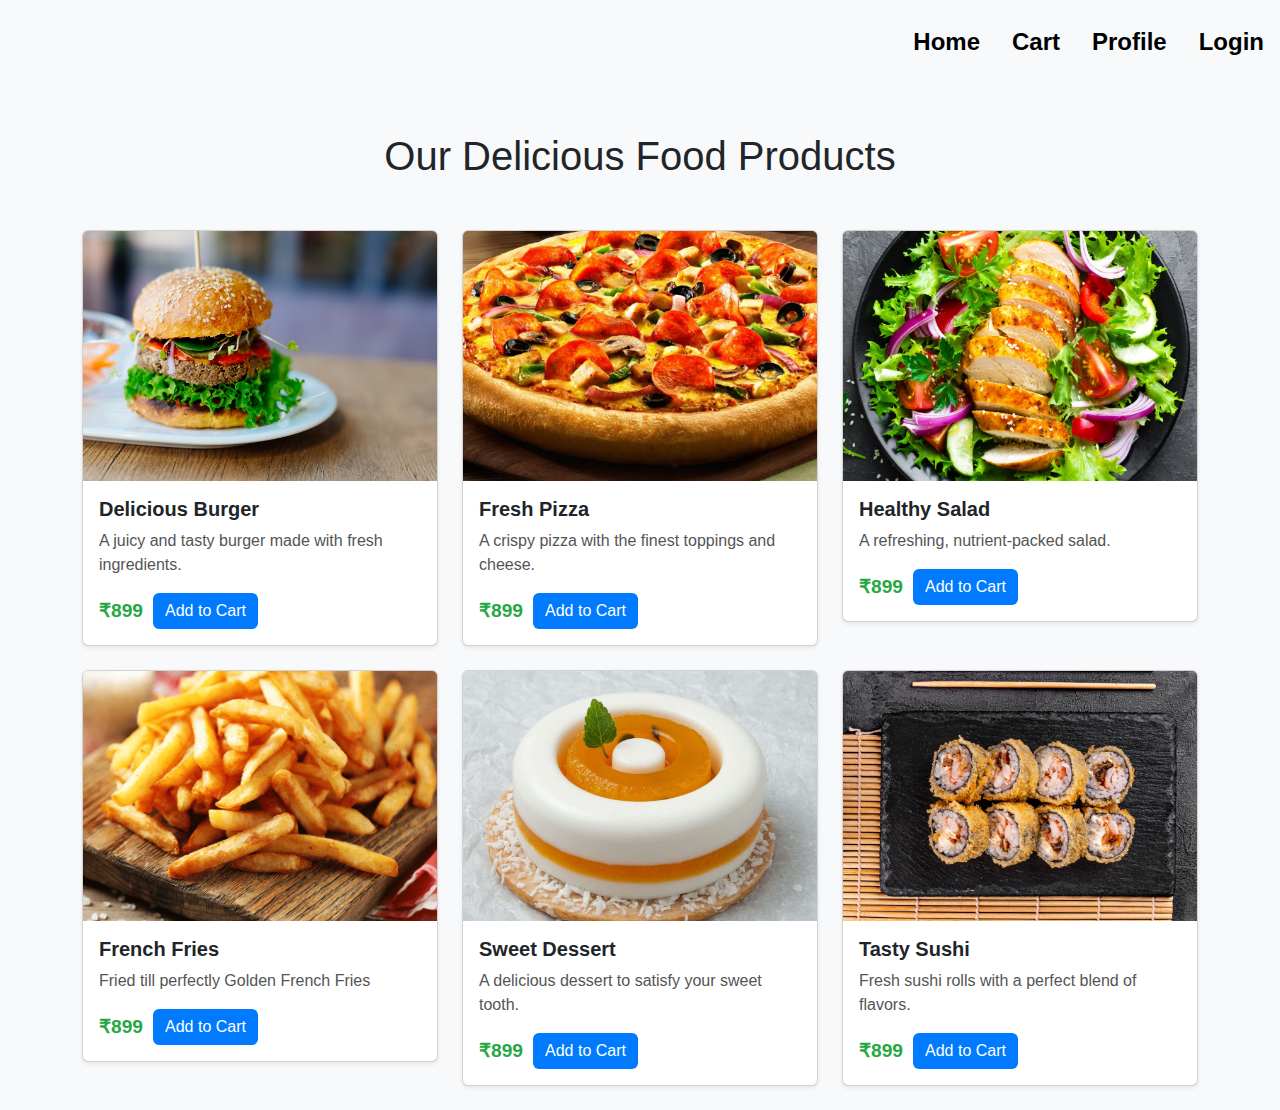
==== order.html @ 25d5f3cc "Commit 1" ====
<!DOCTYPE html>
<html lang="en">

<head>
    <meta charset="UTF-8">
    <meta name="viewport" content="width=device-width, initial-scale=1.0">
    <title>Food Products</title>
    <link href="https://cdn.jsdelivr.net/npm/bootstrap@5.3.3/dist/css/bootstrap.min.css" rel="stylesheet"
        integrity="sha384-QWTKZyjpPEjISv5WaRU9OFeRpok6YctnYmDr5pNlyT2bRjXh0JMhjY6hW+ALEwIH" crossorigin="anonymous">

    <style>
        body {
            background-color: #f8f9fa;
            font-family: 'Poppins', sans-serif;
        }

        .card-container {
            margin-top: 50px;
        }

        .card-title {
            font-weight: bold;
            font-size: 1.25rem;
        }

        .navbar {
            padding-top: 1rem;
            padding-bottom: 1rem;
        }

        .card-description {
            font-size: 1rem;
            color: #555;
        }

        .card-btn {
            background-color: #007bff;
            color: white;
            border: none;
        }

        .lnk {
            font-size: x-large;
            font-weight: bold;
            color: black;

        }

        .card-btn:hover {
            background-color: #0056b3;
        }

        .price {
            font-size: 1.2rem;
            font-weight: bold;
            color: #28a745;
        }



        .price-and-button {
            display: flex;
            align-items: center;
        }

        .price {
            margin-right: 10px;
        }
    </style>
</head>

<body>
    <ul class="nav justify-content-end navbar">
        <li class="nav-item">
            <a class="nav-link lnk" href="home.html">Home</a>
        </li>
        <li class="nav-item">
            <a class="nav-link lnk" href="#">Cart</a>
        </li>
        <li class="nav-item">
            <a class="nav-link lnk" href="#">Profile</a>
        </li>
        <li class="nav-item">
            <a class="nav-link lnk" href="signup.html">Login</a>
        </li>

    </ul>
    <div class="container">
        <h1 class="text-center my-5">Our Delicious Food Products</h1>

        <div class="row row-cols-1 row-cols-md-2 row-cols-lg-3 card-container">
            <!-- Card 1 -->
            <div class="col mb-4">
                <div class="card shadow-sm">
                    <img src="images/burger.jpg" class="card-img-top img-fluid" style="height: 250px; object-fit: cover;"
                        alt="Food 1">
                    <div class="card-body">
                        <h5 class="card-title">Delicious Burger</h5>
                        <p class="card-description">A juicy and tasty burger made with fresh ingredients.</p>
                        <div class="price-and-button">
                            <span class="price">₹899</span>
                            <button class="btn card-btn">Add to Cart</button>
                        </div>
                    </div>
                </div>
            </div>

            <!-- Card 2 -->
            <div class="col mb-4">
                <div class="card shadow-sm">
                    <img src="images/pizza.jpg" class="card-img-top img-fluid" style="height: 250px; object-fit: cover;"
                        alt="Food 2">
                    <div class="card-body">
                        <h5 class="card-title">Fresh Pizza</h5>
                        <p class="card-description">A crispy pizza with the finest toppings and cheese.</p>
                        <div class="price-and-button">
                            <span class="price">₹899</span>
                            <button class="btn card-btn">Add to Cart</button>
                        </div>
                    </div>
                </div>
            </div>

            <!-- Card 3 -->
            <div class="col mb-4">
                <div class="card shadow-sm">
                    <img src="images/salad.jpg" class="card-img-top img-fluid" style="height: 250px; object-fit: cover;"
                        alt="Food 3">
                    <div class="card-body">
                        <h5 class="card-title">Healthy Salad</h5>
                        <p class="card-description">A refreshing, nutrient-packed salad.</p>
                        <div class="price-and-button">
                            <span class="price">₹899</span>
                            <button class="btn card-btn">Add to Cart</button>
                        </div>
                    </div>
                </div>
            </div>

            <!-- Card 4 -->
            <div class="col mb-4">
                <div class="card shadow-sm">
                    <img src="images/frenctfries.png" class="card-img-top img-fluid" style="height: 250px; object-fit: cover;"
                        alt="Food 4">
                    <div class="card-body">
                        <h5 class="card-title">French Fries</h5>
                        <p class="card-description">Fried till perfectly Golden French Fries</p>
                        <div class="price-and-button">
                            <span class="price">₹899</span>
                            <button class="btn card-btn">Add to Cart</button>
                        </div>
                    </div>
                </div>
            </div>

            <!-- Card 5 -->
            <div class="col mb-4">
                <div class="card shadow-sm">
                    <img src="images/sweet-desert.jpg" class="card-img-top img-fluid" style="height: 250px; object-fit: cover;"
                        alt="Food 5">
                    <div class="card-body">
                        <h5 class="card-title">Sweet Dessert</h5>
                        <p class="card-description">A delicious dessert to satisfy your sweet tooth.</p>
                        <div class="price-and-button">
                            <span class="price">₹899</span>
                            <button class="btn card-btn">Add to Cart</button>
                        </div>
                    </div>
                </div>
            </div>

            <!-- Card 6 -->
            <div class="col mb-4">
                <div class="card shadow-sm">
                    <img src="images/sushi.jpg" class="card-img-top img-fluid" style="height: 250px; object-fit: cover;"
                        alt="Food 6">
                    <div class="card-body">
                        <h5 class="card-title">Tasty Sushi</h5>
                        <p class="card-description">Fresh sushi rolls with a perfect blend of flavors.</p>
                        <div class="price-and-button">
                            <span class="price">₹899</span>
                            <button class="btn card-btn">Add to Cart</button>
                        </div>
                    </div>
                </div>
            </div>
        </div>
    </div>

    <script src="https://cdn.jsdelivr.net/npm/bootstrap@5.3.3/dist/js/bootstrap.bundle.min.js"
        integrity="sha384-YvpcrYf0tY3lHB60NNkmXc5s9fDVZLESaAA55NDzOxhy9GkcIdslK1eN7N6jIeHz"
        crossorigin="anonymous"></script>
</body>

</html>
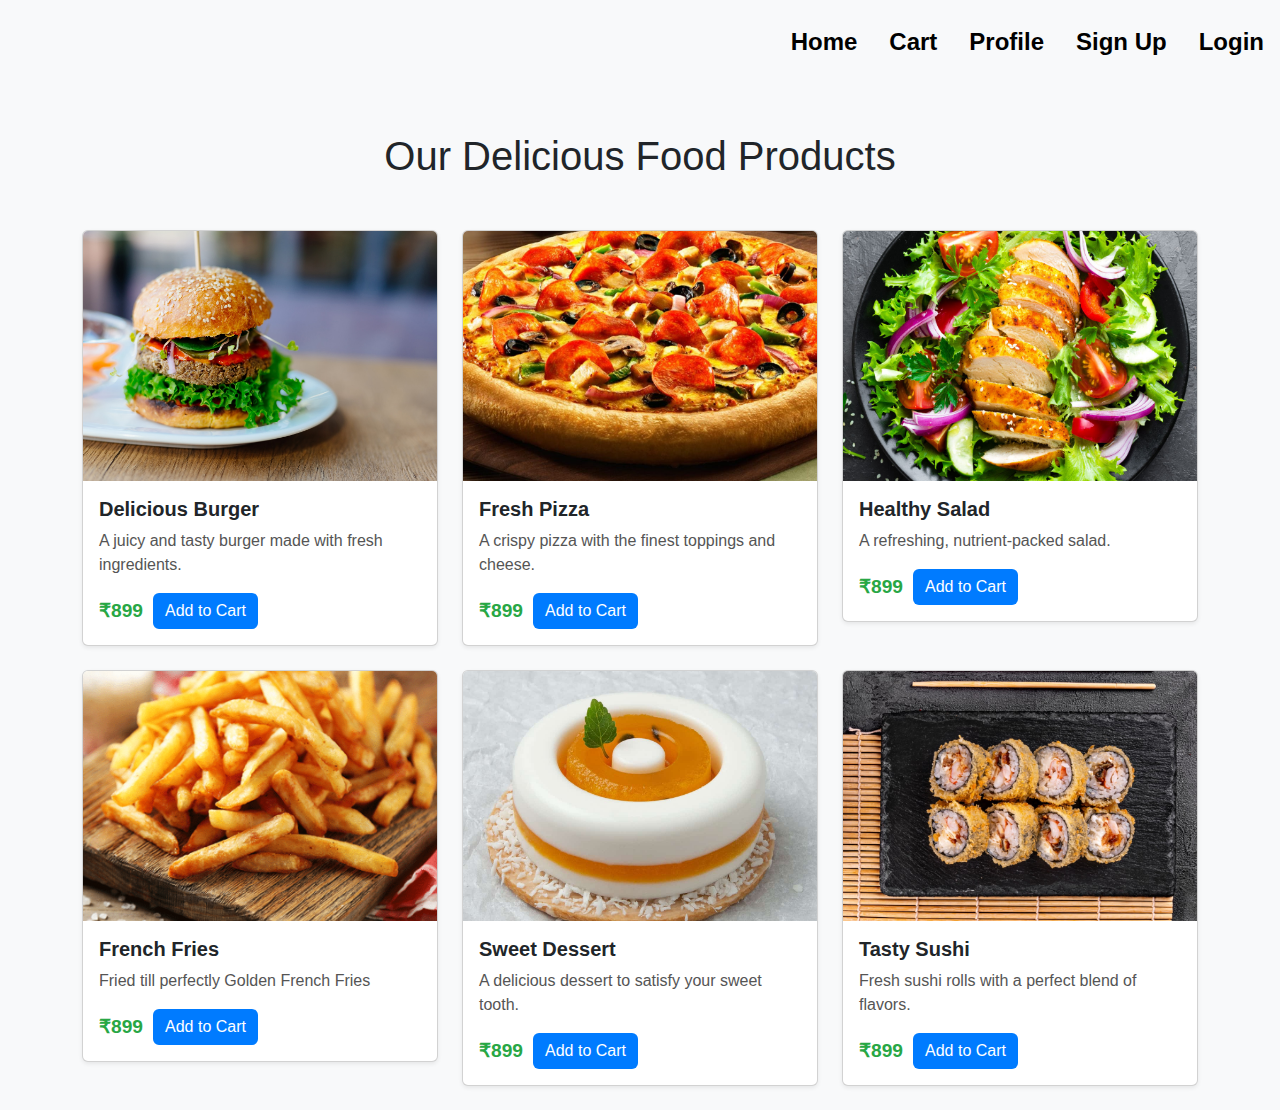
==== commit f4441224: "made changes to navbar" ====
--- a/order.html
+++ b/order.html
@@ -72,7 +72,7 @@
 <body>
     <ul class="nav justify-content-end navbar">
         <li class="nav-item">
-            <a class="nav-link lnk" href="home.html">Home</a>
+            <a class="nav-link lnk" href="index.html">Home</a>
         </li>
         <li class="nav-item">
             <a class="nav-link lnk" href="#">Cart</a>
@@ -81,7 +81,10 @@
             <a class="nav-link lnk" href="#">Profile</a>
         </li>
         <li class="nav-item">
-            <a class="nav-link lnk" href="signup.html">Login</a>
+            <a class="nav-link lnk" href="signup.html">Sign Up</a>
+        </li>
+        <li class="nav-item">
+            <a class="nav-link lnk" href="#">Login</a>
         </li>
 
     </ul>
